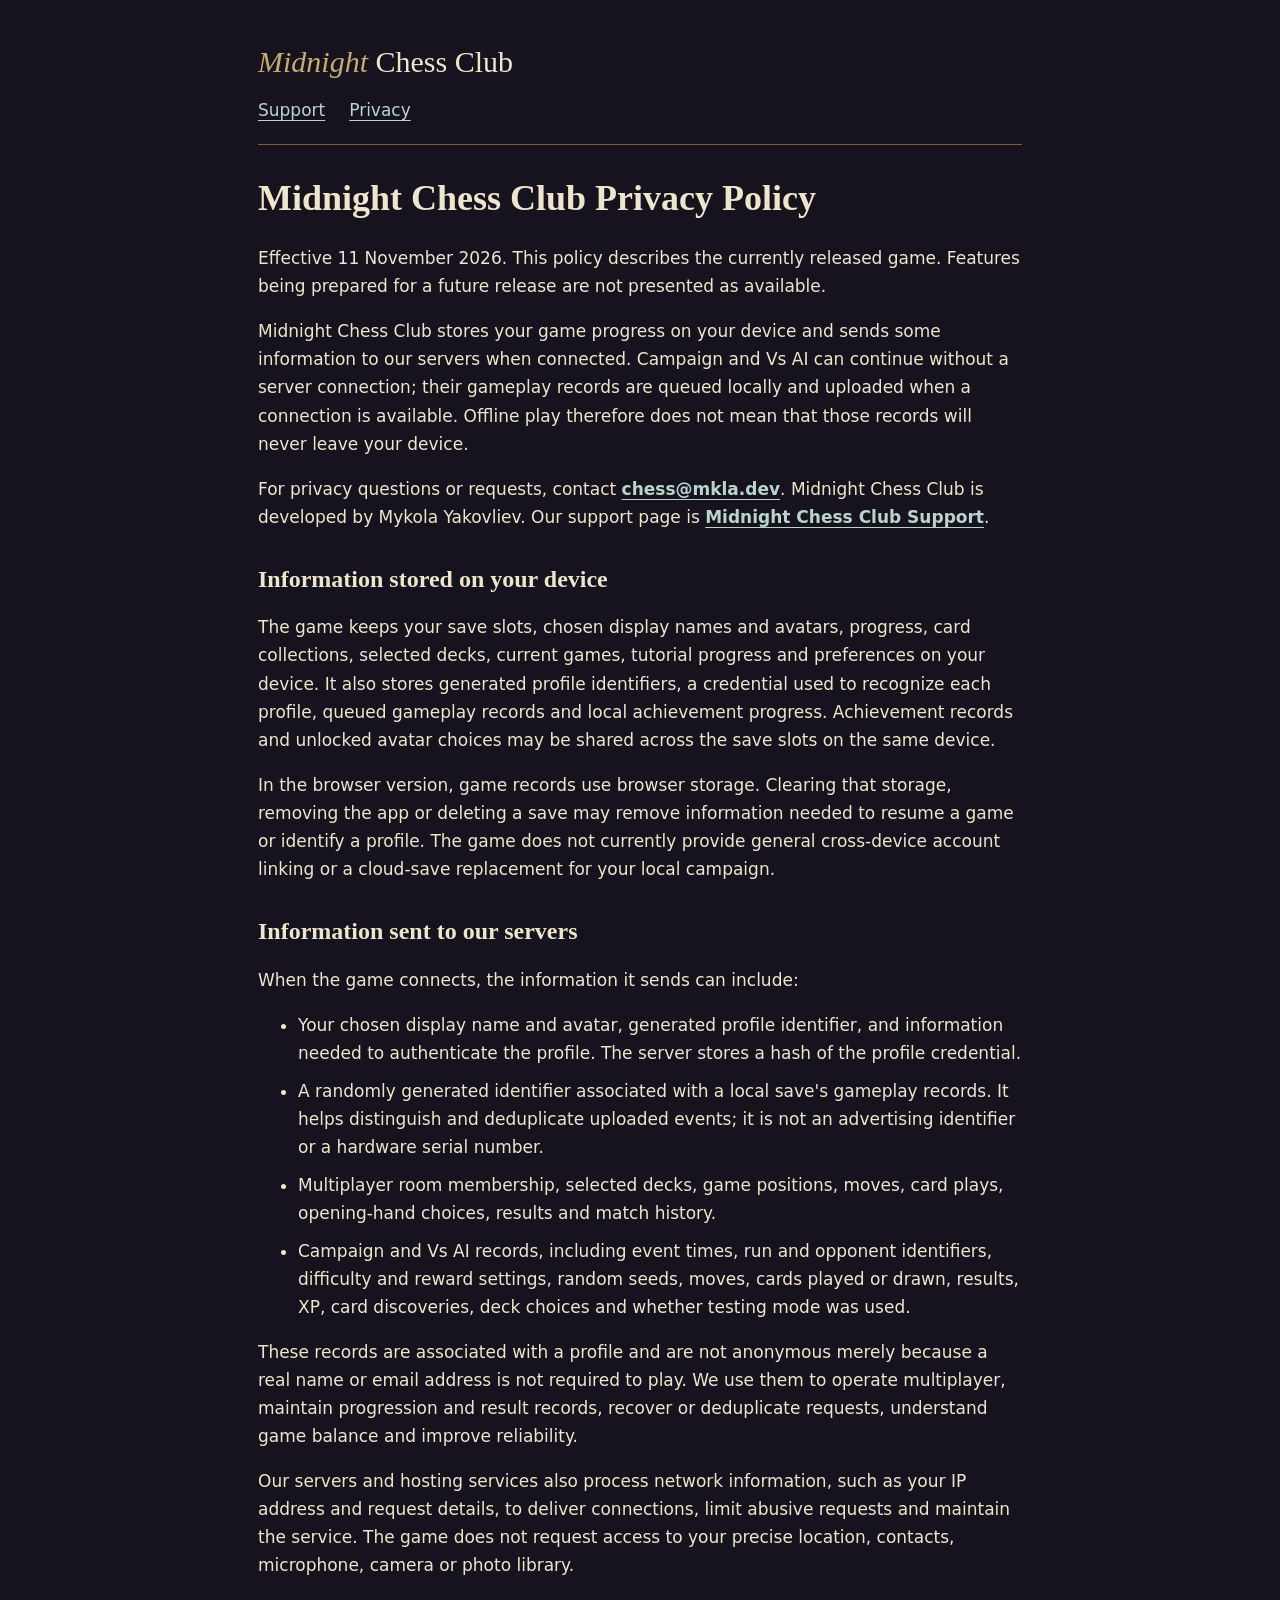
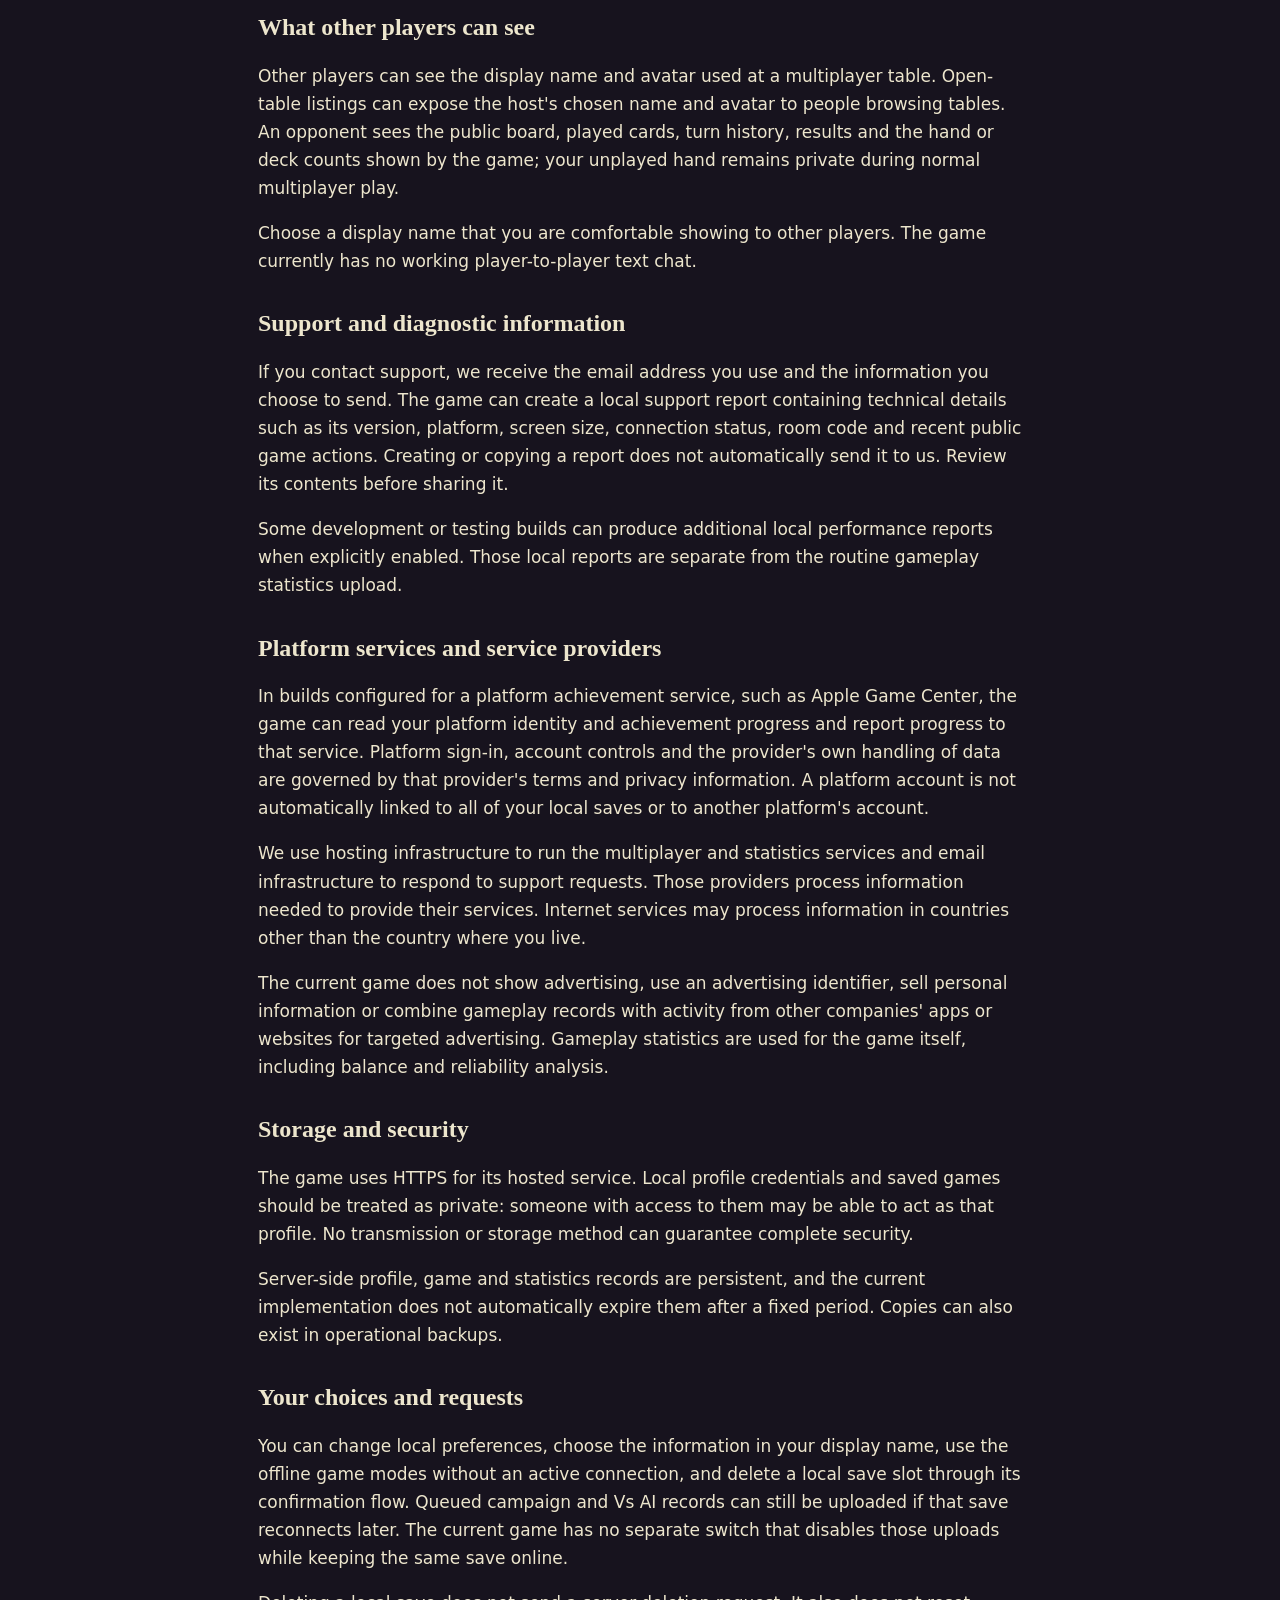
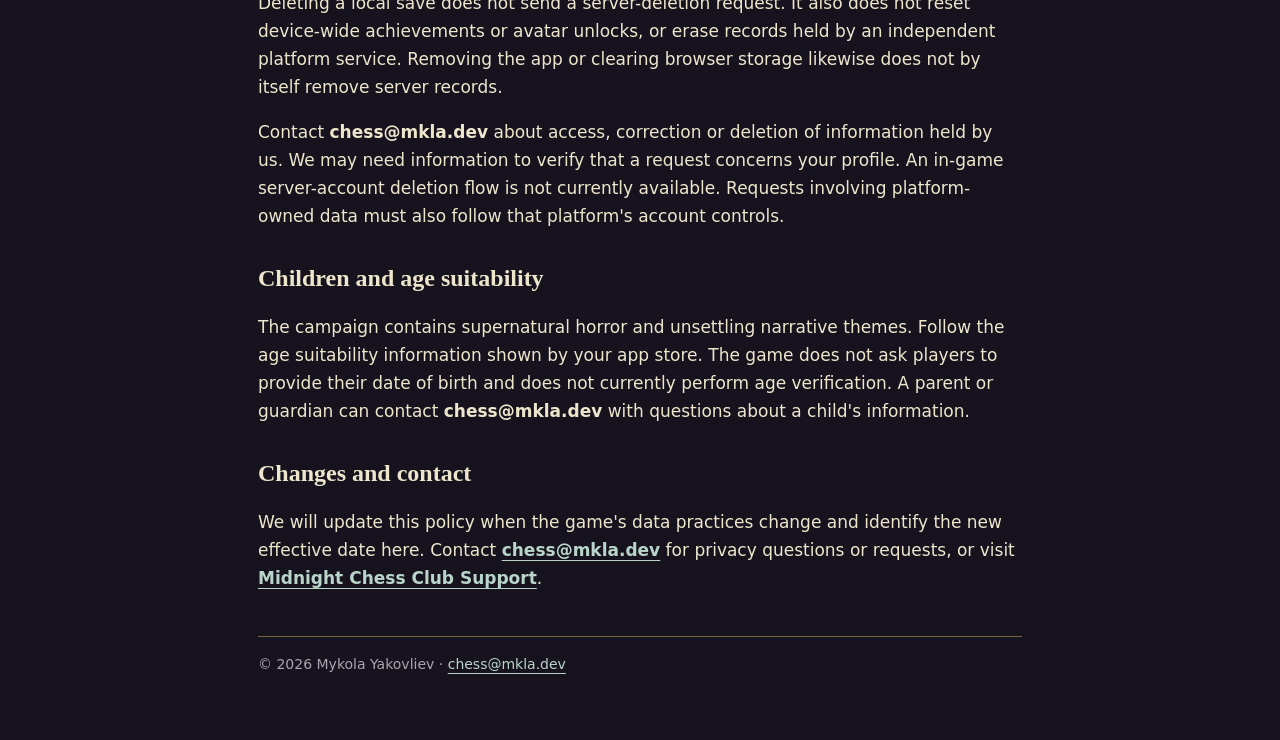
==== privacy/index.html @ 24b609c0 "Publish Midnight Chess Club support and current privacy policy" ====
<!doctype html>
<html lang="en"><head><meta charset="utf-8"><meta name="viewport" content="width=device-width,initial-scale=1"><meta name="description" content="Privacy policy for Midnight Chess Club"><title>Privacy policy — Midnight Chess Club</title><link rel="stylesheet" href="../style.css"></head>
<body><main><header><a class="brand" href="../">Midnight <span>Chess Club</span></a><nav aria-label="Site"><a href="../">Support</a><a href="../privacy/">Privacy</a></nav></header><h1>Midnight Chess Club Privacy Policy</h1>
<p>Effective 11 November 2026. This policy describes the currently released game. Features being prepared for a future release are not presented as available.</p>
<p>Midnight Chess Club stores your game progress on your device and sends some information to our servers when connected. Campaign and Vs AI can continue without a server connection; their gameplay records are queued locally and uploaded when a connection is available. Offline play therefore does not mean that those records will never leave your device.</p>
<p>For privacy questions or requests, contact <strong><a href="mailto:chess@mkla.dev">chess@mkla.dev</a></strong>. Midnight Chess Club is developed by Mykola Yakovliev. Our support page is <strong><a href="https://vegasq.github.io/midnight-chess-club-support/">Midnight Chess Club Support</a></strong>.</p>
<h2>Information stored on your device</h2>
<p>The game keeps your save slots, chosen display names and avatars, progress, card collections, selected decks, current games, tutorial progress and preferences on your device. It also stores generated profile identifiers, a credential used to recognize each profile, queued gameplay records and local achievement progress. Achievement records and unlocked avatar choices may be shared across the save slots on the same device.</p>
<p>In the browser version, game records use browser storage. Clearing that storage, removing the app or deleting a save may remove information needed to resume a game or identify a profile. The game does not currently provide general cross-device account linking or a cloud-save replacement for your local campaign.</p>
<h2>Information sent to our servers</h2>
<p>When the game connects, the information it sends can include:</p>
<ul><li>Your chosen display name and avatar, generated profile identifier, and information needed to authenticate the profile. The server stores a hash of the profile credential.</li><li>A randomly generated identifier associated with a local save&#x27;s gameplay records. It helps distinguish and deduplicate uploaded events; it is not an advertising identifier or a hardware serial number.</li><li>Multiplayer room membership, selected decks, game positions, moves, card plays, opening-hand choices, results and match history.</li><li>Campaign and Vs AI records, including event times, run and opponent identifiers, difficulty and reward settings, random seeds, moves, cards played or drawn, results, XP, card discoveries, deck choices and whether testing mode was used.</li></ul>
<p>These records are associated with a profile and are not anonymous merely because a real name or email address is not required to play. We use them to operate multiplayer, maintain progression and result records, recover or deduplicate requests, understand game balance and improve reliability.</p>
<p>Our servers and hosting services also process network information, such as your IP address and request details, to deliver connections, limit abusive requests and maintain the service. The game does not request access to your precise location, contacts, microphone, camera or photo library.</p>
<h2>What other players can see</h2>
<p>Other players can see the display name and avatar used at a multiplayer table. Open-table listings can expose the host&#x27;s chosen name and avatar to people browsing tables. An opponent sees the public board, played cards, turn history, results and the hand or deck counts shown by the game; your unplayed hand remains private during normal multiplayer play.</p>
<p>Choose a display name that you are comfortable showing to other players. The game currently has no working player-to-player text chat.</p>
<h2>Support and diagnostic information</h2>
<p>If you contact support, we receive the email address you use and the information you choose to send. The game can create a local support report containing technical details such as its version, platform, screen size, connection status, room code and recent public game actions. Creating or copying a report does not automatically send it to us. Review its contents before sharing it.</p>
<p>Some development or testing builds can produce additional local performance reports when explicitly enabled. Those local reports are separate from the routine gameplay statistics upload.</p>
<h2>Platform services and service providers</h2>
<p>In builds configured for a platform achievement service, such as Apple Game Center, the game can read your platform identity and achievement progress and report progress to that service. Platform sign-in, account controls and the provider&#x27;s own handling of data are governed by that provider&#x27;s terms and privacy information. A platform account is not automatically linked to all of your local saves or to another platform&#x27;s account.</p>
<p>We use hosting infrastructure to run the multiplayer and statistics services and email infrastructure to respond to support requests. Those providers process information needed to provide their services. Internet services may process information in countries other than the country where you live.</p>
<p>The current game does not show advertising, use an advertising identifier, sell personal information or combine gameplay records with activity from other companies&#x27; apps or websites for targeted advertising. Gameplay statistics are used for the game itself, including balance and reliability analysis.</p>
<h2>Storage and security</h2>
<p>The game uses HTTPS for its hosted service. Local profile credentials and saved games should be treated as private: someone with access to them may be able to act as that profile. No transmission or storage method can guarantee complete security.</p>
<p>Server-side profile, game and statistics records are persistent, and the current implementation does not automatically expire them after a fixed period. Copies can also exist in operational backups.</p>
<h2>Your choices and requests</h2>
<p>You can change local preferences, choose the information in your display name, use the offline game modes without an active connection, and delete a local save slot through its confirmation flow. Queued campaign and Vs AI records can still be uploaded if that save reconnects later. The current game has no separate switch that disables those uploads while keeping the same save online.</p>
<p>Deleting a local save does not send a server-deletion request. It also does not reset device-wide achievements or avatar unlocks, or erase records held by an independent platform service. Removing the app or clearing browser storage likewise does not by itself remove server records.</p>
<p>Contact <strong>chess@mkla.dev</strong> about access, correction or deletion of information held by us. We may need information to verify that a request concerns your profile. An in-game server-account deletion flow is not currently available. Requests involving platform-owned data must also follow that platform&#x27;s account controls.</p>
<h2>Children and age suitability</h2>
<p>The campaign contains supernatural horror and unsettling narrative themes. Follow the age suitability information shown by your app store. The game does not ask players to provide their date of birth and does not currently perform age verification. A parent or guardian can contact <strong>chess@mkla.dev</strong> with questions about a child&#x27;s information.</p>
<h2>Changes and contact</h2>
<p>We will update this policy when the game&#x27;s data practices change and identify the new effective date here. Contact <strong><a href="mailto:chess@mkla.dev">chess@mkla.dev</a></strong> for privacy questions or requests, or visit <strong><a href="https://vegasq.github.io/midnight-chess-club-support/">Midnight Chess Club Support</a></strong>.</p><footer>© 2026 Mykola Yakovliev · <a href="mailto:chess@mkla.dev">chess@mkla.dev</a></footer></main></body></html>
---- style.css ----
*{box-sizing:border-box}html{color-scheme:dark}body{margin:0;background:#17131e;color:#ede6cd;font:17px/1.65 system-ui,-apple-system,sans-serif}main{max-width:820px;margin:0 auto;padding:44px 28px 64px}header{border-bottom:1px solid #786540;padding-bottom:20px;margin-bottom:32px}.brand{font:italic 30px/1.2 Georgia,serif;color:#c4ad71;text-decoration:none}.brand span{font-style:normal;color:#ede6cd}nav{display:flex;gap:24px;margin-top:16px}a{color:#b9d5ca;text-underline-offset:4px}a:hover{color:#fff}a:focus-visible{outline:2px solid #b9d5ca;outline-offset:5px}h1,h2{font-family:Georgia,serif;line-height:1.2}h1{font-size:36px;margin:0 0 24px}h2{font-size:24px;margin-top:34px}li{margin-bottom:10px}.contact{display:inline-block;border:1px solid #99b4a5;padding:10px 18px;border-radius:4px;text-decoration:none;background:#375347}footer{margin-top:44px;border-top:1px solid #786540;padding-top:16px;color:#aaa3ad;font-size:14px}@media(max-width:500px){main{padding:28px 20px}h1{font-size:30px}.brand{font-size:26px}}
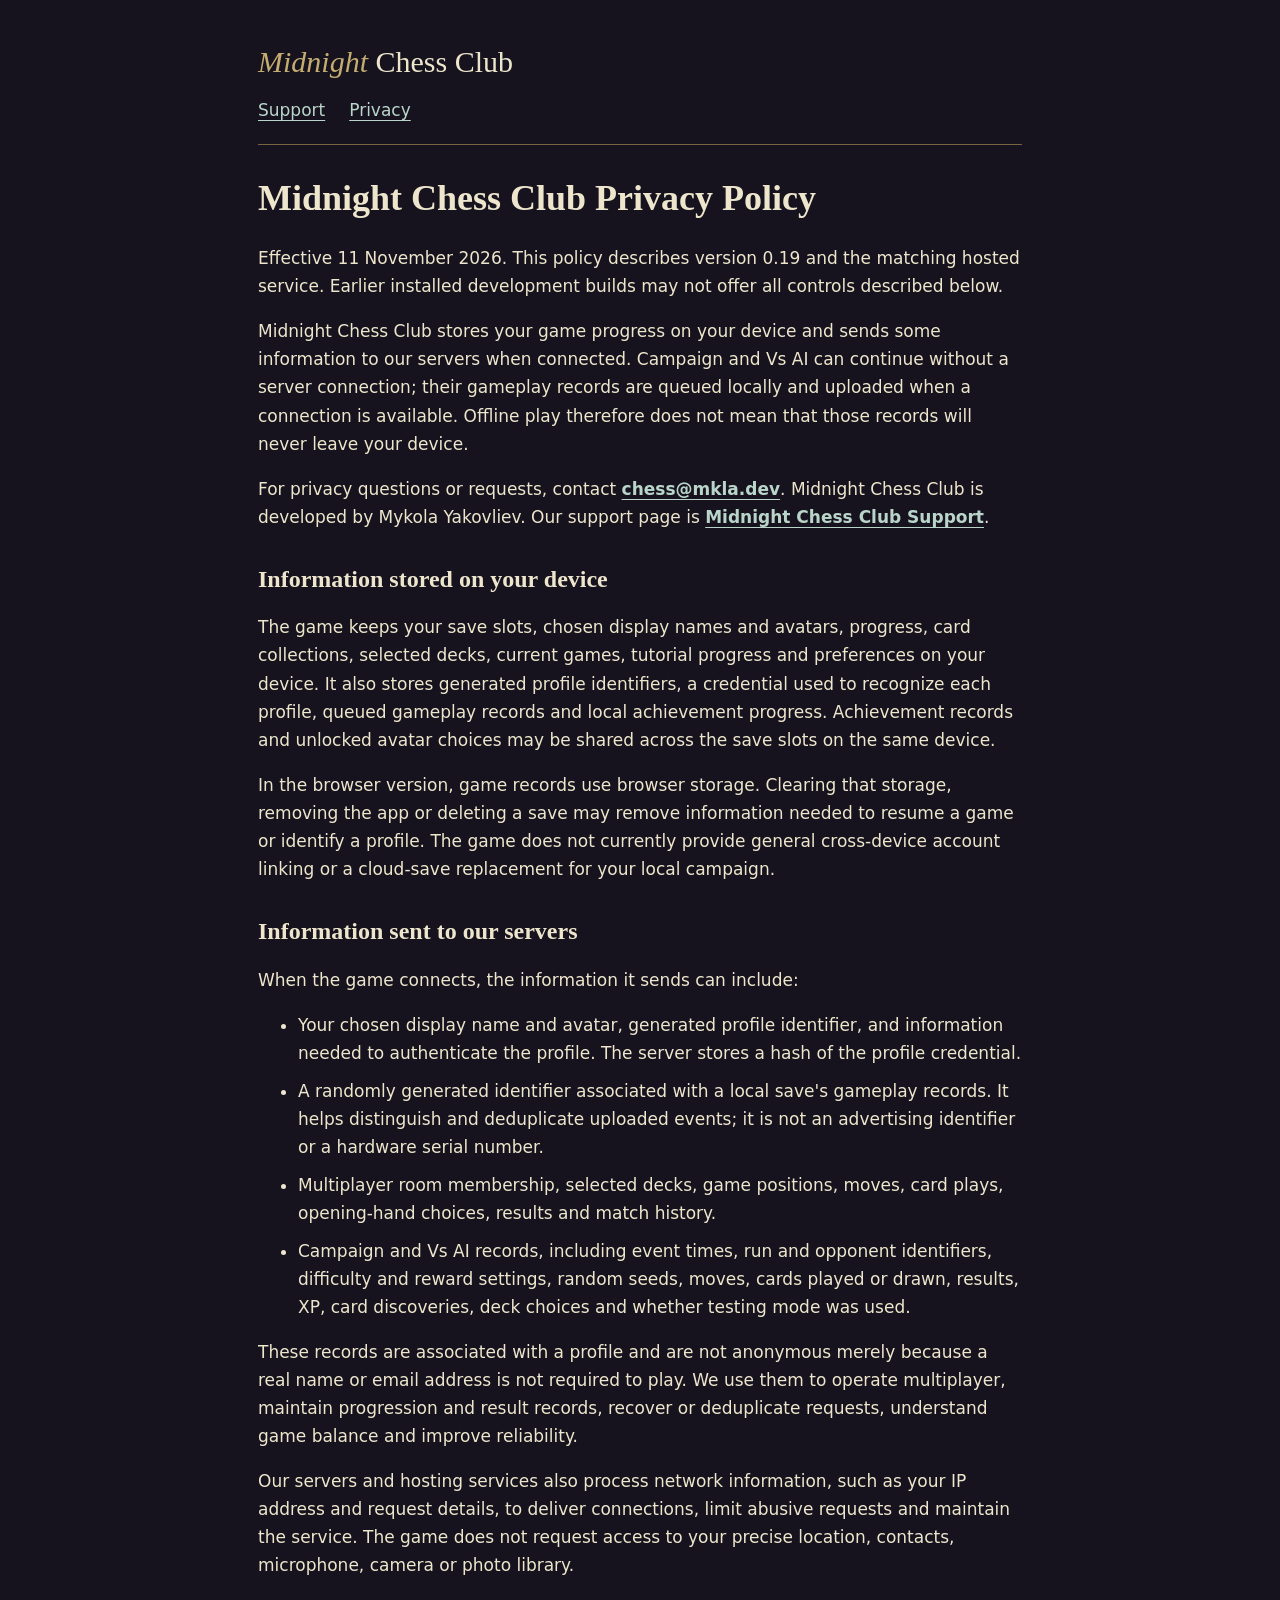
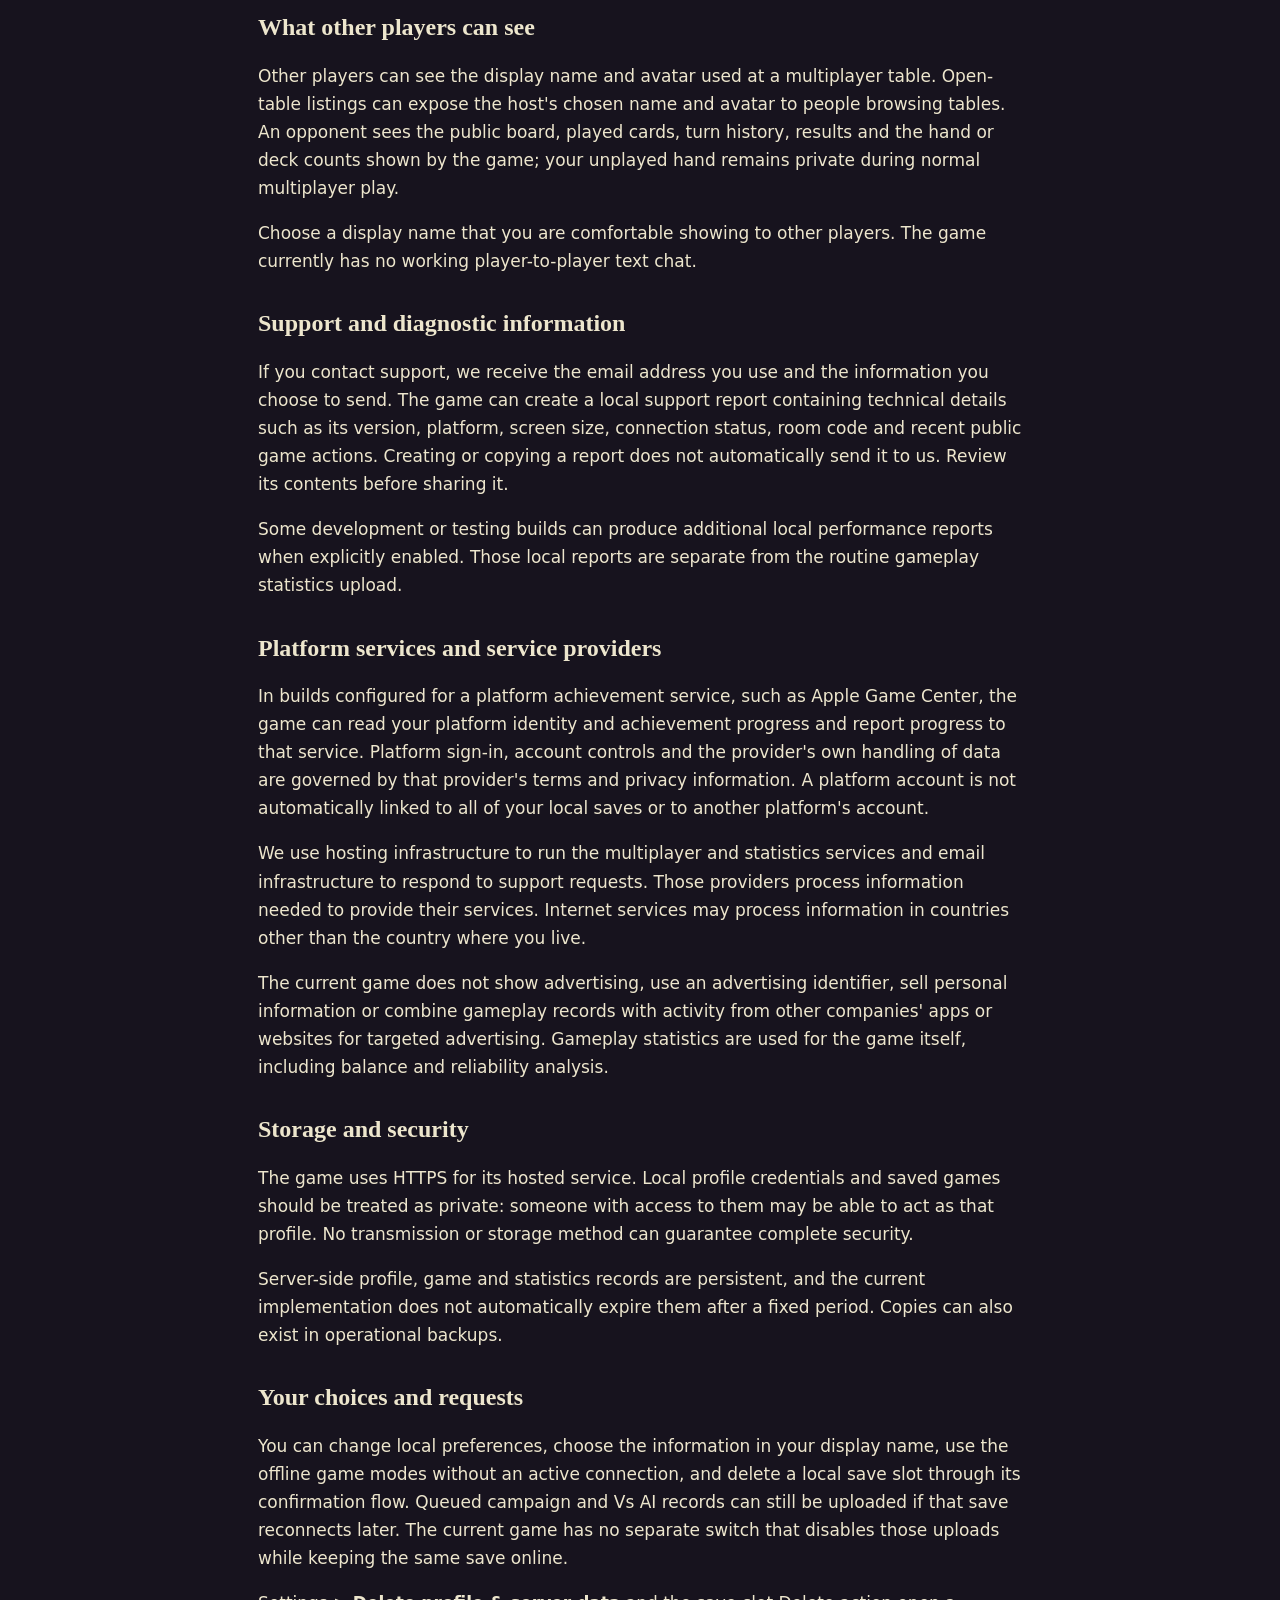
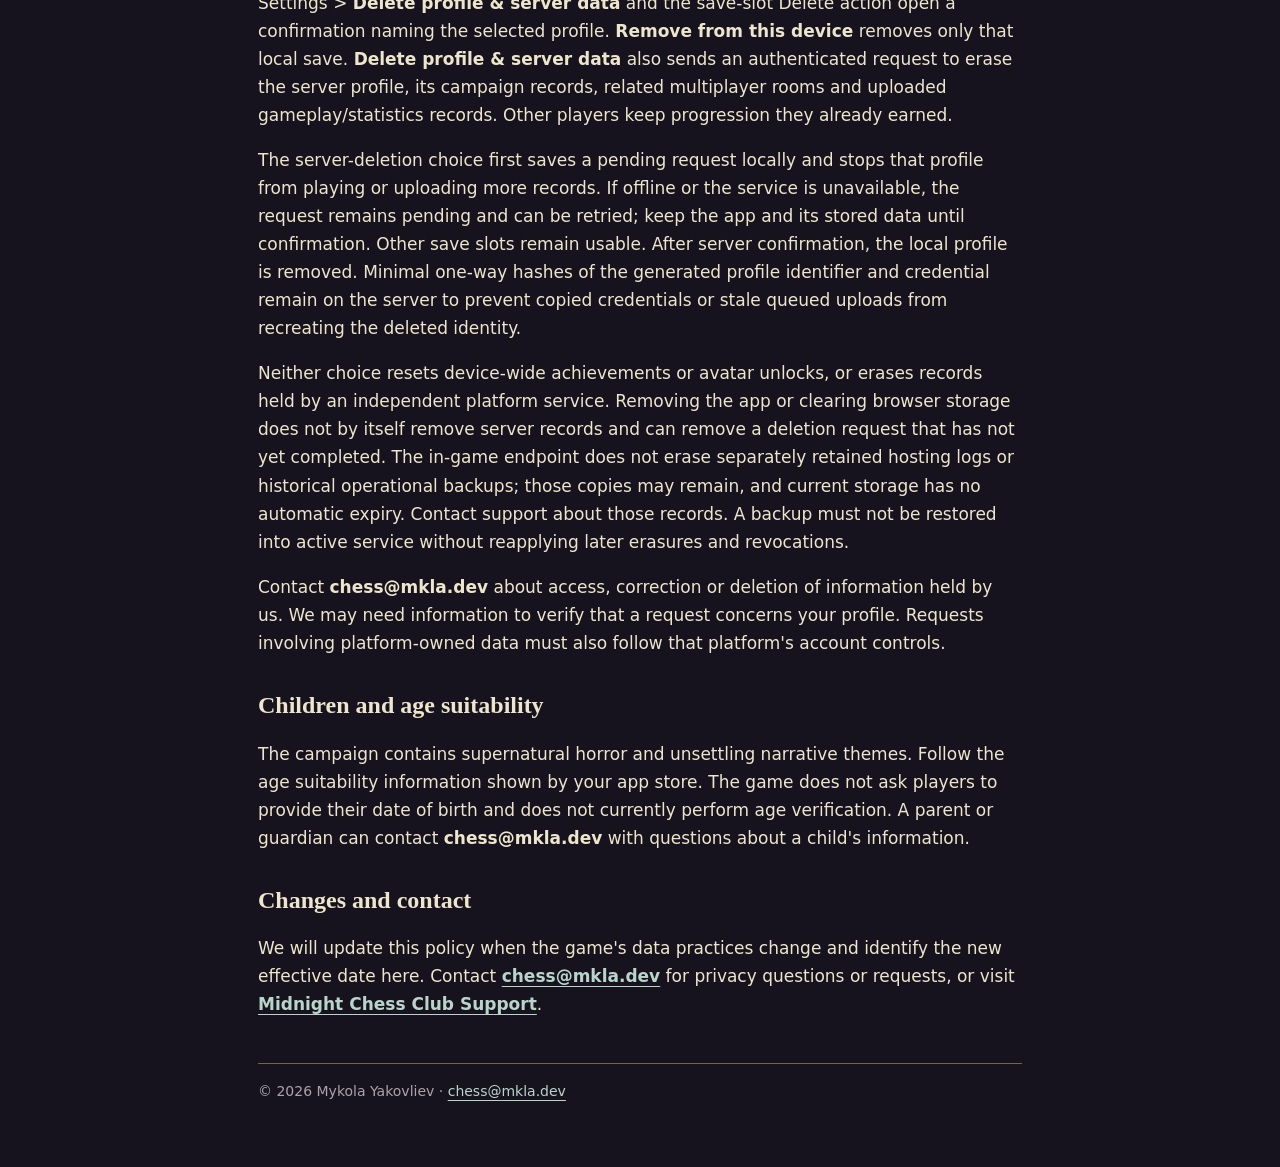
==== commit a7668258: "Document released 0.19 profile deletion and pending requests" ====
--- a/privacy/index.html
+++ b/privacy/index.html
@@ -1,9 +1,9 @@
 <!doctype html>
 <html lang="en"><head><meta charset="utf-8"><meta name="viewport" content="width=device-width,initial-scale=1"><meta name="description" content="Privacy policy for Midnight Chess Club"><title>Privacy policy — Midnight Chess Club</title><link rel="stylesheet" href="../style.css"></head>
 <body><main><header><a class="brand" href="../">Midnight <span>Chess Club</span></a><nav aria-label="Site"><a href="../">Support</a><a href="../privacy/">Privacy</a></nav></header><h1>Midnight Chess Club Privacy Policy</h1>
-<p>Effective 11 November 2026. This policy describes the currently released game. Features being prepared for a future release are not presented as available.</p>
+<p>Effective 11 November 2026. This policy describes version 0.19 and the matching hosted service. Earlier installed development builds may not offer all controls described below.</p>
 <p>Midnight Chess Club stores your game progress on your device and sends some information to our servers when connected. Campaign and Vs AI can continue without a server connection; their gameplay records are queued locally and uploaded when a connection is available. Offline play therefore does not mean that those records will never leave your device.</p>
-<p>For privacy questions or requests, contact <strong><a href="mailto:chess@mkla.dev">chess@mkla.dev</a></strong>. Midnight Chess Club is developed by Mykola Yakovliev. Our support page is <strong><a href="https://vegasq.github.io/midnight-chess-club-support/">Midnight Chess Club Support</a></strong>.</p>
+<p>For privacy questions or requests, contact <strong><a href="mailto:chess@mkla.dev">chess@mkla.dev</a></strong>. Midnight Chess Club is developed by Mykola Yakovliev. Our support page is <strong><a href="https://github.com/Vegasq/midnight-chess-club-support">Midnight Chess Club Support</a></strong>.</p>
 <h2>Information stored on your device</h2>
 <p>The game keeps your save slots, chosen display names and avatars, progress, card collections, selected decks, current games, tutorial progress and preferences on your device. It also stores generated profile identifiers, a credential used to recognize each profile, queued gameplay records and local achievement progress. Achievement records and unlocked avatar choices may be shared across the save slots on the same device.</p>
 <p>In the browser version, game records use browser storage. Clearing that storage, removing the app or deleting a save may remove information needed to resume a game or identify a profile. The game does not currently provide general cross-device account linking or a cloud-save replacement for your local campaign.</p>
@@ -27,9 +27,11 @@
 <p>Server-side profile, game and statistics records are persistent, and the current implementation does not automatically expire them after a fixed period. Copies can also exist in operational backups.</p>
 <h2>Your choices and requests</h2>
 <p>You can change local preferences, choose the information in your display name, use the offline game modes without an active connection, and delete a local save slot through its confirmation flow. Queued campaign and Vs AI records can still be uploaded if that save reconnects later. The current game has no separate switch that disables those uploads while keeping the same save online.</p>
-<p>Deleting a local save does not send a server-deletion request. It also does not reset device-wide achievements or avatar unlocks, or erase records held by an independent platform service. Removing the app or clearing browser storage likewise does not by itself remove server records.</p>
-<p>Contact <strong>chess@mkla.dev</strong> about access, correction or deletion of information held by us. We may need information to verify that a request concerns your profile. An in-game server-account deletion flow is not currently available. Requests involving platform-owned data must also follow that platform&#x27;s account controls.</p>
+<p>Settings &gt; <strong>Delete profile &amp; server data</strong> and the save-slot Delete action open a confirmation naming the selected profile. <strong>Remove from this device</strong> removes only that local save. <strong>Delete profile &amp; server data</strong> also sends an authenticated request to erase the server profile, its campaign records, related multiplayer rooms and uploaded gameplay/statistics records. Other players keep progression they already earned.</p>
+<p>The server-deletion choice first saves a pending request locally and stops that profile from playing or uploading more records. If offline or the service is unavailable, the request remains pending and can be retried; keep the app and its stored data until confirmation. Other save slots remain usable. After server confirmation, the local profile is removed. Minimal one-way hashes of the generated profile identifier and credential remain on the server to prevent copied credentials or stale queued uploads from recreating the deleted identity.</p>
+<p>Neither choice resets device-wide achievements or avatar unlocks, or erases records held by an independent platform service. Removing the app or clearing browser storage does not by itself remove server records and can remove a deletion request that has not yet completed. The in-game endpoint does not erase separately retained hosting logs or historical operational backups; those copies may remain, and current storage has no automatic expiry. Contact support about those records. A backup must not be restored into active service without reapplying later erasures and revocations.</p>
+<p>Contact <strong>chess@mkla.dev</strong> about access, correction or deletion of information held by us. We may need information to verify that a request concerns your profile. Requests involving platform-owned data must also follow that platform&#x27;s account controls.</p>
 <h2>Children and age suitability</h2>
 <p>The campaign contains supernatural horror and unsettling narrative themes. Follow the age suitability information shown by your app store. The game does not ask players to provide their date of birth and does not currently perform age verification. A parent or guardian can contact <strong>chess@mkla.dev</strong> with questions about a child&#x27;s information.</p>
 <h2>Changes and contact</h2>
-<p>We will update this policy when the game&#x27;s data practices change and identify the new effective date here. Contact <strong><a href="mailto:chess@mkla.dev">chess@mkla.dev</a></strong> for privacy questions or requests, or visit <strong><a href="https://vegasq.github.io/midnight-chess-club-support/">Midnight Chess Club Support</a></strong>.</p><footer>© 2026 Mykola Yakovliev · <a href="mailto:chess@mkla.dev">chess@mkla.dev</a></footer></main></body></html>
+<p>We will update this policy when the game&#x27;s data practices change and identify the new effective date here. Contact <strong><a href="mailto:chess@mkla.dev">chess@mkla.dev</a></strong> for privacy questions or requests, or visit <strong><a href="https://github.com/Vegasq/midnight-chess-club-support">Midnight Chess Club Support</a></strong>.</p><footer>© 2026 Mykola Yakovliev · <a href="mailto:chess@mkla.dev">chess@mkla.dev</a></footer></main></body></html>
